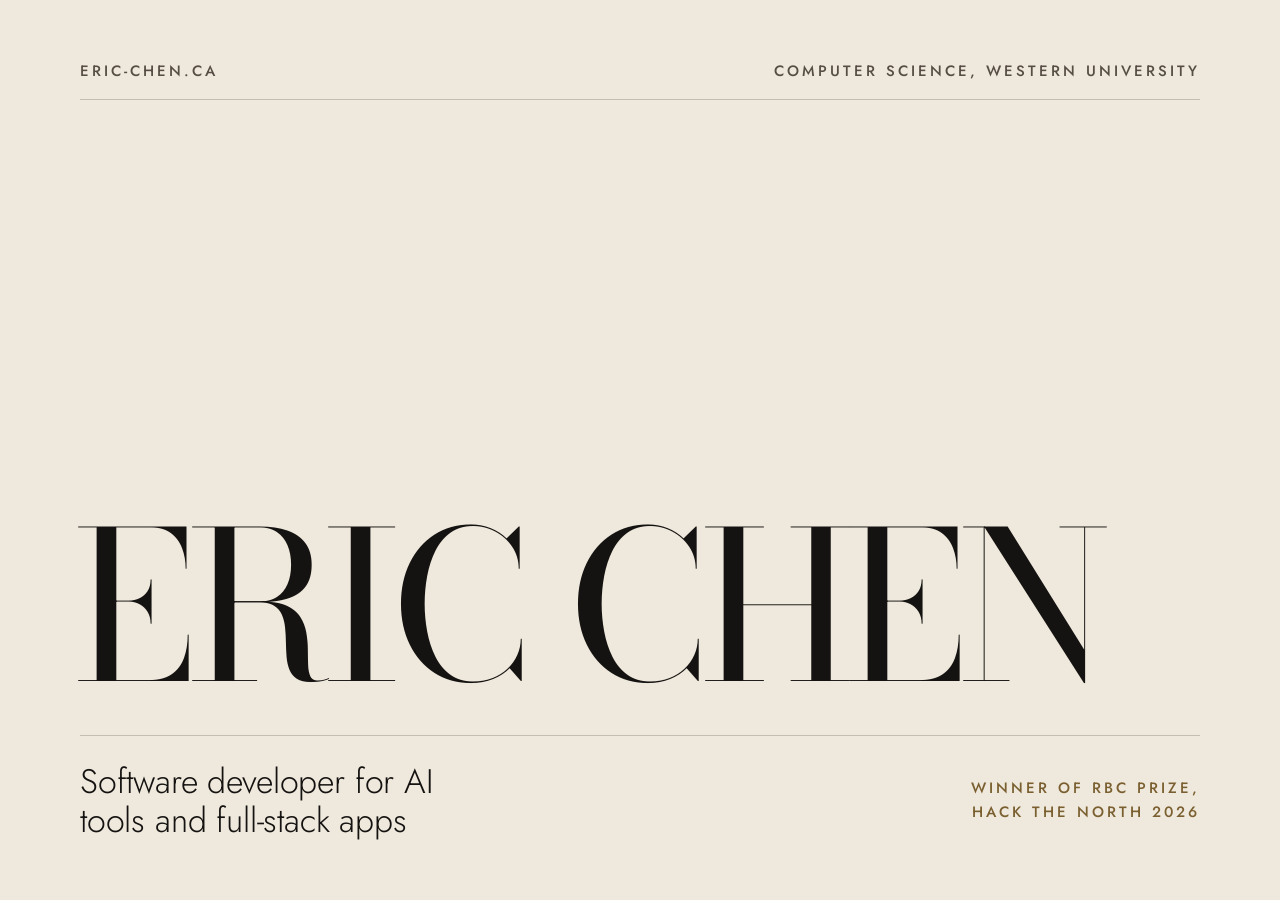
==== drafts/og/og.html @ 55c8fe62 "Add interactive portfolio showcases and motion Turn Signal into a scroll-driven case study, add cycl" ====
<!doctype html>
<html lang="en">
<head>
<meta charset="utf-8">
<title>OG image source</title>
<!-- Source for assets/og.png (1200x630). Render with headless Edge, see report. -->
<link href="https://fonts.googleapis.com/css2?family=Bodoni+Moda:opsz@6..96&family=Jost:wght@300;400;500&display=block" rel="stylesheet">
<style>
  :root { --cream:#efe8dc; --ink:#151311; --soft:#564e44; --gold:#7a5f30; --line:rgba(21,19,17,.2); }
  * { box-sizing:border-box; margin:0; }
  html, body { width:1200px; height:630px; overflow:hidden; background:var(--cream); }
  body { color:var(--ink); font:300 17px/1.4 Jost, sans-serif; -webkit-font-smoothing:antialiased; }
  .card { position:absolute; inset:64px 80px 60px; display:flex; flex-direction:column; }
  .label { font:500 15px/1 Jost, sans-serif; letter-spacing:.2em; text-transform:uppercase; }
  .top { display:flex; justify-content:space-between; padding-bottom:20px; border-bottom:1px solid var(--line); color:var(--soft); }
  .name { margin-top:auto; font:400 206px/.8 "Bodoni Moda", serif; font-variation-settings:"opsz" 36;
          letter-spacing:-.035em; text-transform:uppercase; white-space:nowrap; margin-left:-.03em; }
  .base { margin-top:46px; padding-top:26px; border-top:1px solid var(--line);
          display:flex; justify-content:space-between; align-items:baseline; gap:40px; }
  .line { font:300 34px/1.15 Jost, sans-serif; letter-spacing:-.005em; max-width:20ch; }
  .award { color:var(--gold); text-align:right; line-height:1.6; }
</style>
</head>
<body>
  <div class="card">
    <div class="top label"><span>eric-chen.ca</span><span>Computer Science, Western University</span></div>
    <p class="name">Eric Chen</p>
    <div class="base">
      <p class="line">Software developer for AI tools and full-stack apps</p>
      <p class="award label">Winner of RBC prize,<br>Hack the North 2026</p>
    </div>
  </div>
</body>
</html>
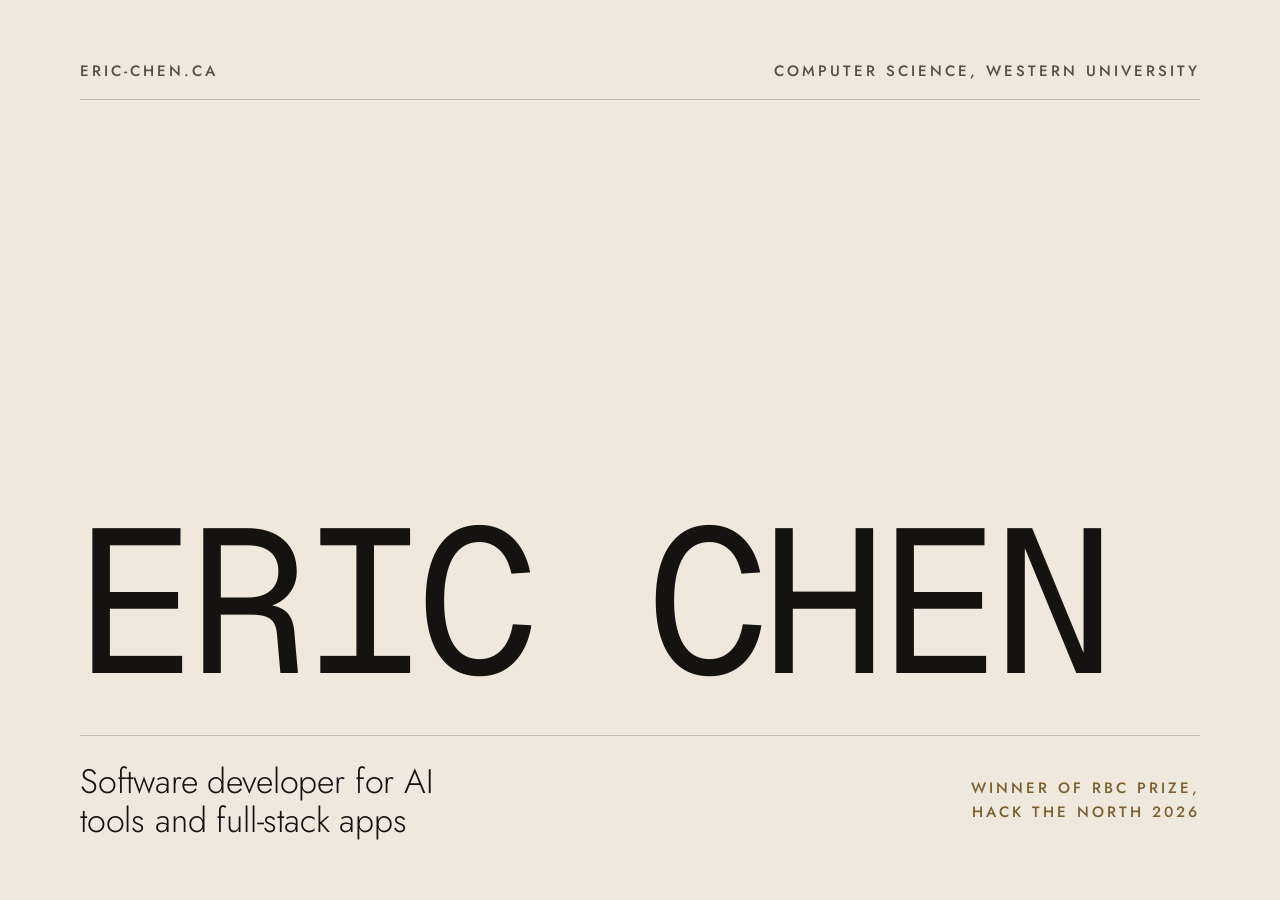
==== commit 18ccc31a: "animations and typography overhaul" ====
--- a/drafts/og/og.html
+++ b/drafts/og/og.html
@@ -4,7 +4,7 @@
 <meta charset="utf-8">
 <title>OG image source</title>
 <!-- Source for assets/og.png (1200x630). Render with headless Edge, see report. -->
-<link href="https://fonts.googleapis.com/css2?family=Bodoni+Moda:opsz@6..96&family=Jost:wght@300;400;500&display=block" rel="stylesheet">
+<link href="https://fonts.googleapis.com/css2?family=Geist+Mono:wght@400&family=Jost:wght@300;400;500&display=block" rel="stylesheet">
 <style>
   :root { --cream:#efe8dc; --ink:#151311; --soft:#564e44; --gold:#7a5f30; --line:rgba(21,19,17,.2); }
   * { box-sizing:border-box; margin:0; }
@@ -13,7 +13,7 @@
   .card { position:absolute; inset:64px 80px 60px; display:flex; flex-direction:column; }
   .label { font:500 15px/1 Jost, sans-serif; letter-spacing:.2em; text-transform:uppercase; }
   .top { display:flex; justify-content:space-between; padding-bottom:20px; border-bottom:1px solid var(--line); color:var(--soft); }
-  .name { margin-top:auto; font:400 206px/.8 "Bodoni Moda", serif; font-variation-settings:"opsz" 36;
+  .name { margin-top:auto; font:400 204px/.86 "Geist Mono", monospace;
           letter-spacing:-.035em; text-transform:uppercase; white-space:nowrap; margin-left:-.03em; }
   .base { margin-top:46px; padding-top:26px; border-top:1px solid var(--line);
           display:flex; justify-content:space-between; align-items:baseline; gap:40px; }
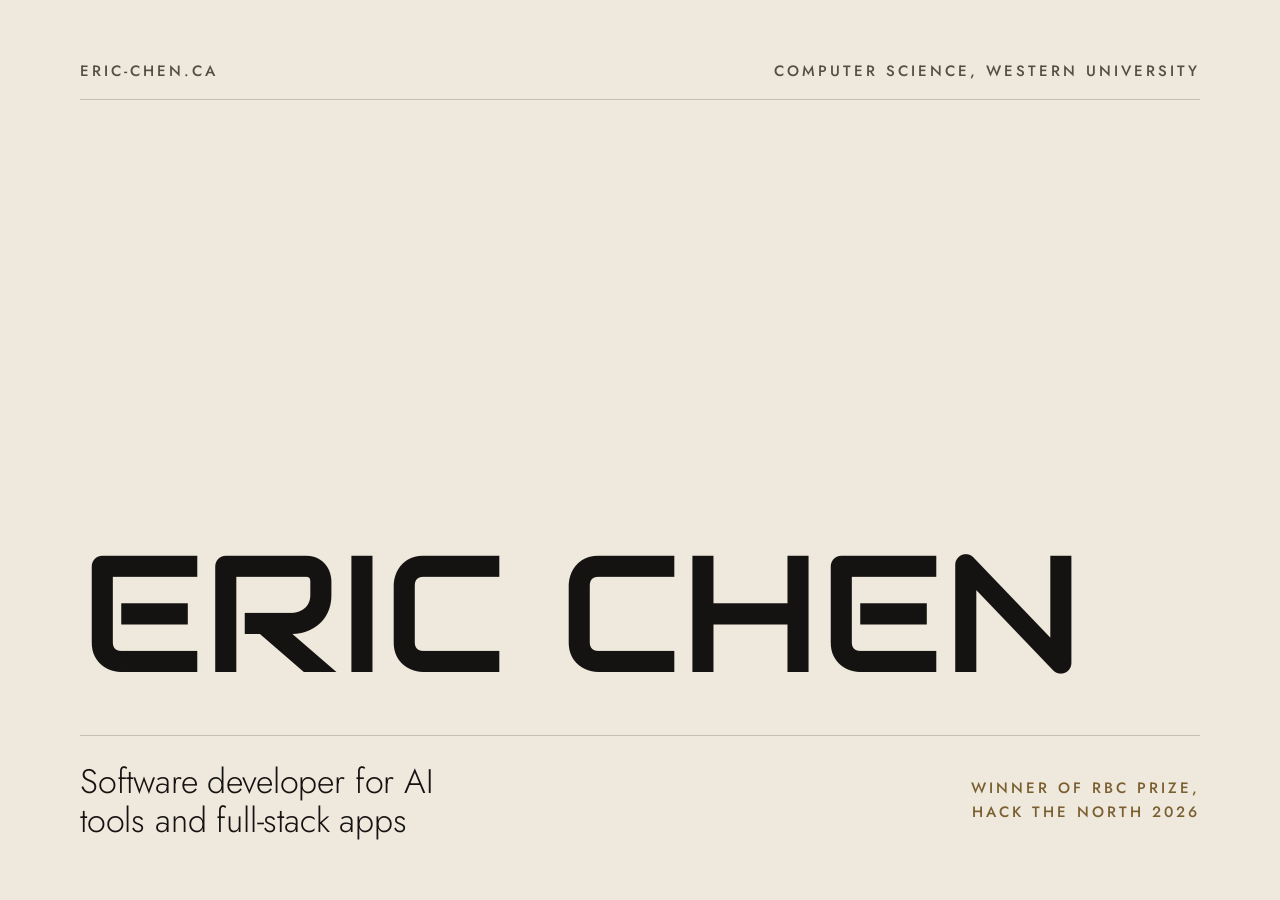
==== commit bdf50345: "colour adjustments and overhaul of animations v2" ====
--- a/drafts/og/og.html
+++ b/drafts/og/og.html
@@ -4,7 +4,7 @@
 <meta charset="utf-8">
 <title>OG image source</title>
 <!-- Source for assets/og.png (1200x630). Render with headless Edge, see report. -->
-<link href="https://fonts.googleapis.com/css2?family=Geist+Mono:wght@400&family=Jost:wght@300;400;500&display=block" rel="stylesheet">
+<link href="https://fonts.googleapis.com/css2?family=Audiowide&family=Jost:wght@300;400;500&display=block" rel="stylesheet">
 <style>
   :root { --cream:#efe8dc; --ink:#151311; --soft:#564e44; --gold:#7a5f30; --line:rgba(21,19,17,.2); }
   * { box-sizing:border-box; margin:0; }
@@ -13,8 +13,8 @@
   .card { position:absolute; inset:64px 80px 60px; display:flex; flex-direction:column; }
   .label { font:500 15px/1 Jost, sans-serif; letter-spacing:.2em; text-transform:uppercase; }
   .top { display:flex; justify-content:space-between; padding-bottom:20px; border-bottom:1px solid var(--line); color:var(--soft); }
-  .name { margin-top:auto; font:400 204px/.86 "Geist Mono", monospace;
-          letter-spacing:-.035em; text-transform:uppercase; white-space:nowrap; margin-left:-.03em; }
+  .name { margin-top:auto; font:400 166px/.9 Audiowide, sans-serif;
+          letter-spacing:-.01em; text-transform:uppercase; white-space:nowrap; }
   .base { margin-top:46px; padding-top:26px; border-top:1px solid var(--line);
           display:flex; justify-content:space-between; align-items:baseline; gap:40px; }
   .line { font:300 34px/1.15 Jost, sans-serif; letter-spacing:-.005em; max-width:20ch; }
